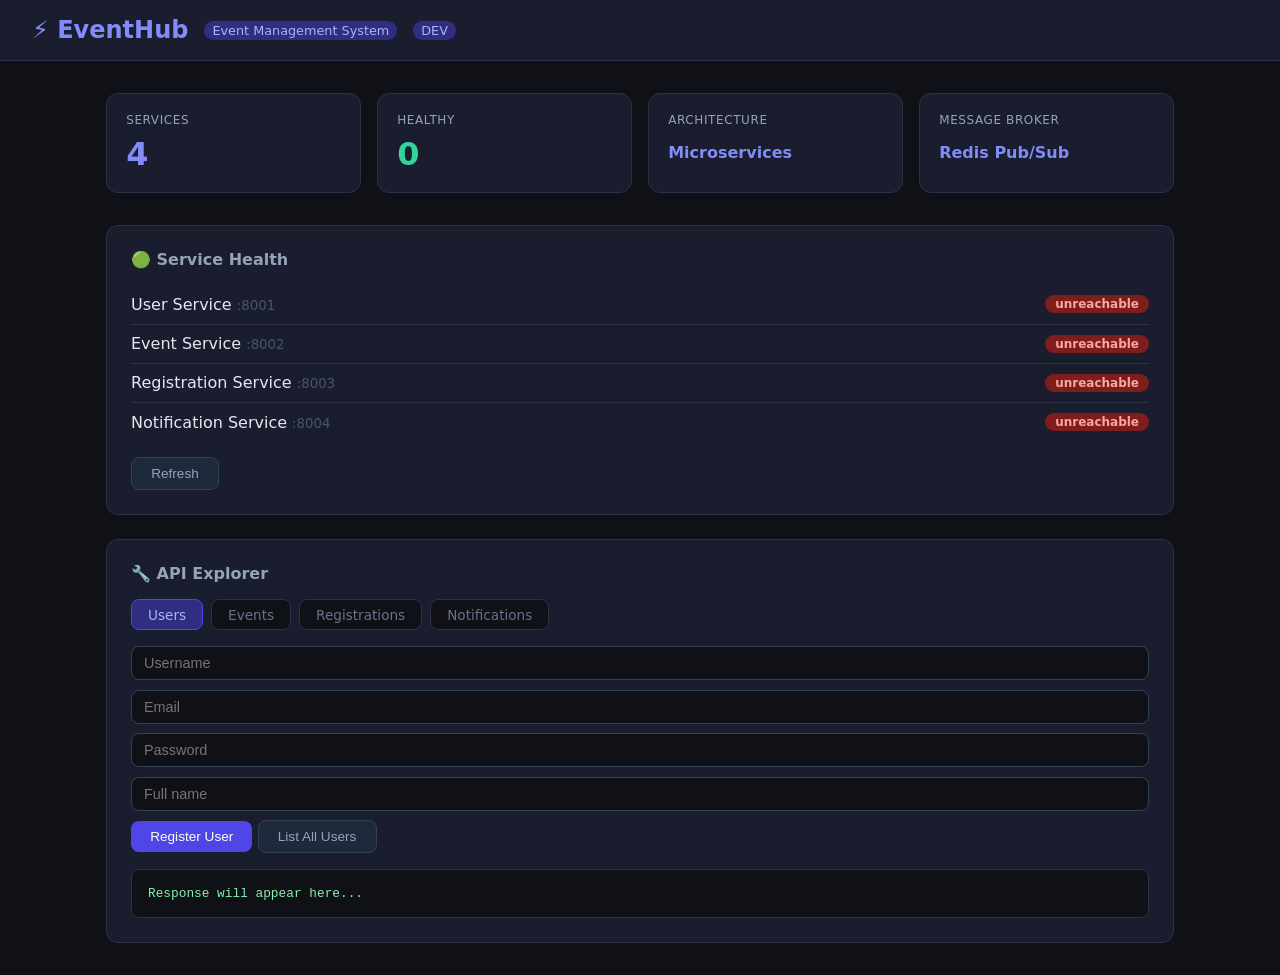
==== nginx/index.html @ 7278c2e9 "Fix event creation flow in dashboard" ====
<!DOCTYPE html>
<html lang="en">
<head>
<meta charset="UTF-8">
<meta name="viewport" content="width=device-width, initial-scale=1.0">
<title>EventHub — Event Management System</title>
<style>
  * { box-sizing: border-box; margin: 0; padding: 0; }
  body { font-family: 'Segoe UI', system-ui, sans-serif; background: #0f1117; color: #e2e8f0; min-height: 100vh; }
  header { background: #1a1d2e; border-bottom: 1px solid #2d3148; padding: 1rem 2rem; display: flex; align-items: center; gap: 1rem; }
  header h1 { font-size: 1.5rem; color: #818cf8; }
  header span { font-size: 0.8rem; background: #312e81; color: #a5b4fc; padding: 2px 8px; border-radius: 999px; }
  .container { max-width: 1100px; margin: 2rem auto; padding: 0 1rem; }
  .grid { display: grid; grid-template-columns: repeat(auto-fit, minmax(200px, 1fr)); gap: 1rem; margin-bottom: 2rem; }
  .stat-card { background: #1a1d2e; border: 1px solid #2d3148; border-radius: 12px; padding: 1.2rem; }
  .stat-card .label { font-size: 0.75rem; color: #94a3b8; margin-bottom: 0.5rem; text-transform: uppercase; letter-spacing: 0.05em; }
  .stat-card .value { font-size: 2rem; font-weight: 700; color: #818cf8; }
  .section { background: #1a1d2e; border: 1px solid #2d3148; border-radius: 12px; padding: 1.5rem; margin-bottom: 1.5rem; }
  .section h2 { font-size: 1rem; color: #94a3b8; margin-bottom: 1rem; display: flex; align-items: center; gap: 0.5rem; }
  .service-row { display: flex; align-items: center; justify-content: space-between; padding: 0.6rem 0; border-bottom: 1px solid #2d3148; }
  .service-row:last-child { border-bottom: none; }
  .badge { padding: 2px 10px; border-radius: 999px; font-size: 0.75rem; font-weight: 600; }
  .badge.healthy { background: #064e3b; color: #6ee7b7; }
  .badge.error { background: #7f1d1d; color: #fca5a5; }
  .badge.checking { background: #1e3a5f; color: #93c5fd; }
  .btn { background: #4f46e5; color: white; border: none; border-radius: 8px; padding: 0.5rem 1.2rem; cursor: pointer; font-size: 0.85rem; transition: background 0.2s; }
  .btn:hover { background: #4338ca; }
  .btn.secondary { background: #1e293b; color: #94a3b8; border: 1px solid #334155; }
  form input, form select { width: 100%; padding: 0.5rem 0.75rem; margin-bottom: 0.6rem; background: #0f1117; border: 1px solid #334155; border-radius: 8px; color: #e2e8f0; font-size: 0.9rem; }
  .response-box { background: #0f1117; border: 1px solid #2d3148; border-radius: 8px; padding: 1rem; font-family: monospace; font-size: 0.8rem; color: #86efac; white-space: pre-wrap; max-height: 200px; overflow-y: auto; margin-top: 1rem; }
  .tabs { display: flex; gap: 0.5rem; margin-bottom: 1rem; }
  .tab { padding: 0.4rem 1rem; border-radius: 8px; cursor: pointer; font-size: 0.85rem; background: #0f1117; color: #64748b; border: 1px solid #2d3148; }
  .tab.active { background: #312e81; color: #a5b4fc; border-color: #4f46e5; }
  .hidden { display: none; }
</style>
</head>
<body>
<header>
  <h1>⚡ EventHub</h1>
  <span>Event Management System</span>
  <span id="env-badge">DEV</span>
</header>
<div class="container">
  <!-- Stats -->
  <div class="grid">
    <div class="stat-card"><div class="label">Services</div><div class="value" id="svc-count">4</div></div>
    <div class="stat-card"><div class="label">Healthy</div><div class="value" id="healthy-count" style="color:#34d399">—</div></div>
    <div class="stat-card"><div class="label">Architecture</div><div class="value" style="font-size:1rem;padding-top:0.5rem">Microservices</div></div>
    <div class="stat-card"><div class="label">Message Broker</div><div class="value" style="font-size:1rem;padding-top:0.5rem">Redis Pub/Sub</div></div>
  </div>

  <!-- Service health -->
  <div class="section">
    <h2>🟢 Service Health</h2>
    <div id="health-list"></div>
    <button class="btn secondary" style="margin-top:1rem" onclick="checkHealth()">Refresh</button>
  </div>

  <!-- API Tester -->
  <div class="section">
    <h2>🔧 API Explorer</h2>
    <div class="tabs">
      <div class="tab active" onclick="switchTab('users', event)">Users</div>
      <div class="tab" onclick="switchTab('events', event)">Events</div>
      <div class="tab" onclick="switchTab('registrations', event)">Registrations</div>
      <div class="tab" onclick="switchTab('notifications', event)">Notifications</div>
    </div>

    <!-- Users tab -->
    <div id="tab-users">
      <form onsubmit="registerUser(event); return false;">
        <input name="username" placeholder="Username" required>
        <input name="email" type="email" placeholder="Email" required>
        <input name="password" type="password" placeholder="Password" required>
        <input name="full_name" placeholder="Full name" required>
        <button class="btn" type="submit">Register User</button>
        <button class="btn secondary" type="button" onclick="listUsers()">List All Users</button>
      </form>
      <div class="response-box" id="resp-users">Response will appear here...</div>
    </div>

    <!-- Events tab -->
    <div id="tab-events" class="hidden">
      <form onsubmit="createEventApi(event); return false;">
        <input name="title" placeholder="Event title" required>
        <input name="description" placeholder="Description">
        <select name="event_type"><option>conference</option><option>workshop</option><option>seminar</option></select>
        <input name="start_date" placeholder="Start date (2025-06-01 09:00:00)" required>
        <input name="end_date" placeholder="End date (2025-06-01 18:00:00)" required>
        <input name="location" placeholder="Location">
        <input name="max_capacity" type="number" placeholder="Max capacity" value="100">
        <input name="organizer_id" type="number" placeholder="Organizer user ID" value="1">
        <input name="ticket_price" type="number" placeholder="Ticket price" value="0">
        <button class="btn" type="submit">Create Event</button>
        <button class="btn secondary" type="button" onclick="listEvents()">List All Events</button>
      </form>
      <div class="response-box" id="resp-events">Response will appear here...</div>
    </div>

    <!-- Registrations tab -->
    <div id="tab-registrations" class="hidden">
      <form onsubmit="createRegistration(event); return false;">
        <input name="user_id" type="number" placeholder="User ID" required>
        <input name="event_id" type="number" placeholder="Event ID" required>
        <select name="payment_method"><option>free</option><option>credit_card</option><option>paypal</option></select>
        <button class="btn" type="submit">Register for Event</button>
      </form>
      <div class="response-box" id="resp-registrations">Response will appear here...</div>
    </div>

    <!-- Notifications tab -->
    <div id="tab-notifications" class="hidden">
      <form onsubmit="getNotifications(event); return false;">
        <input name="user_id" type="number" placeholder="User ID" required>
        <button class="btn" type="submit">Get Notifications</button>
      </form>
      <div class="response-box" id="resp-notifications">Response will appear here...</div>
    </div>
  </div>
</div>

<script>
const API = '';  // Nginx proxies /api/* to services
const SERVICES = [
  { name: 'User Service', url: 'http://localhost:8001/health', display: ':8001' },
  { name: 'Event Service', url: 'http://localhost:8002/health', display: ':8002' },
  { name: 'Registration Service', url: 'http://localhost:8003/health', display: ':8003' },
  { name: 'Notification Service', url: 'http://localhost:8004/health', display: ':8004' },
];

async function checkHealth() {
  const list = document.getElementById('health-list');
  let healthy = 0;
  list.innerHTML = '';
  for (const svc of SERVICES) {
    const row = document.createElement('div');
    row.className = 'service-row';
    row.innerHTML = `<span>${svc.name} <small style="color:#475569">${svc.display}</small></span><span class="badge checking">checking...</span>`;
    list.appendChild(row);
    try {
      const r = await fetch(svc.url);
      const badge = row.querySelector('.badge');
      if (r.ok) { badge.textContent = 'healthy'; badge.className = 'badge healthy'; healthy++; }
      else { badge.textContent = 'error ' + r.status; badge.className = 'badge error'; }
    } catch (e) {
      row.querySelector('.badge').textContent = 'unreachable'; row.querySelector('.badge').className = 'badge error';
    }
  }
  document.getElementById('healthy-count').textContent = healthy;
}

function switchTab(name, e) {
  document.querySelectorAll('[id^="tab-"]').forEach(t => t.classList.add('hidden'));
  document.querySelectorAll('.tab').forEach(t => t.classList.remove('active'));
  document.getElementById('tab-' + name).classList.remove('hidden');
  if (e && e.target && e.target.classList) e.target.classList.add('active');
  try { localStorage.setItem('activeTab', name); } catch (_) {}
}

async function apiCall(url, method, body, respId) {
  const box = document.getElementById(respId);
  box.textContent = 'Loading...';
  try {
    const opts = { method, headers: { 'Content-Type': 'application/json' } };
    if (body) opts.body = JSON.stringify(body);
    const r = await fetch(url, opts);
    const data = await r.json();
    box.textContent = JSON.stringify(data, null, 2);
  } catch (e) {
    box.textContent = 'Error: ' + e.message;
  }
}

async function registerUser(e) {
  e?.preventDefault?.();
  const f = e.target;
  await apiCall('/api/users/register', 'POST', {
    username: f.username.value, email: f.email.value,
    password: f.password.value, full_name: f.full_name.value
  }, 'resp-users');
}

async function listUsers() {
  await apiCall('/api/users', 'GET', null, 'resp-users');
}

async function createEventApi(e) {
  e?.preventDefault?.();
  const f = e.target;
  await apiCall('/api/events', 'POST', {
    title: f.title.value, description: f.description.value,
    event_type: f.event_type.value, start_date: f.start_date.value,
    end_date: f.end_date.value, location: f.location.value,
    max_capacity: parseInt(f.max_capacity.value),
    organizer_id: parseInt(f.organizer_id.value),
    ticket_price: parseFloat(f.ticket_price.value)
  }, 'resp-events');
}

async function listEvents() {
  await apiCall('/api/events', 'GET', null, 'resp-events');
}

async function createRegistration(e) {
  e?.preventDefault?.();
  const f = e.target;
  await apiCall('/api/registrations', 'POST', {
    user_id: parseInt(f.user_id.value),
    event_id: parseInt(f.event_id.value),
    payment_method: f.payment_method.value
  }, 'resp-registrations');
}

async function getNotifications(e) {
  e?.preventDefault?.();
  const uid = e.target.user_id.value;
  await apiCall(`/api/notifications/user/${uid}`, 'GET', null, 'resp-notifications');
}

// Hard-stop browser form navigation, even if inline handlers fail.
document.querySelectorAll('form').forEach((form) => {
  form.addEventListener('submit', (e) => e.preventDefault());
});

// Restore last active tab (helps if the page reloads).
try {
  const saved = localStorage.getItem('activeTab');
  if (saved) {
    const tabs = Array.from(document.querySelectorAll('.tab'));
    const idx = ['users', 'events', 'registrations', 'notifications'].indexOf(saved);
    const tabEl = idx >= 0 ? tabs[idx] : null;
    if (tabEl) switchTab(saved, { target: tabEl });
  }
} catch (_) {}

checkHealth();
setInterval(checkHealth, 30000);
</script>
</body>
</html>
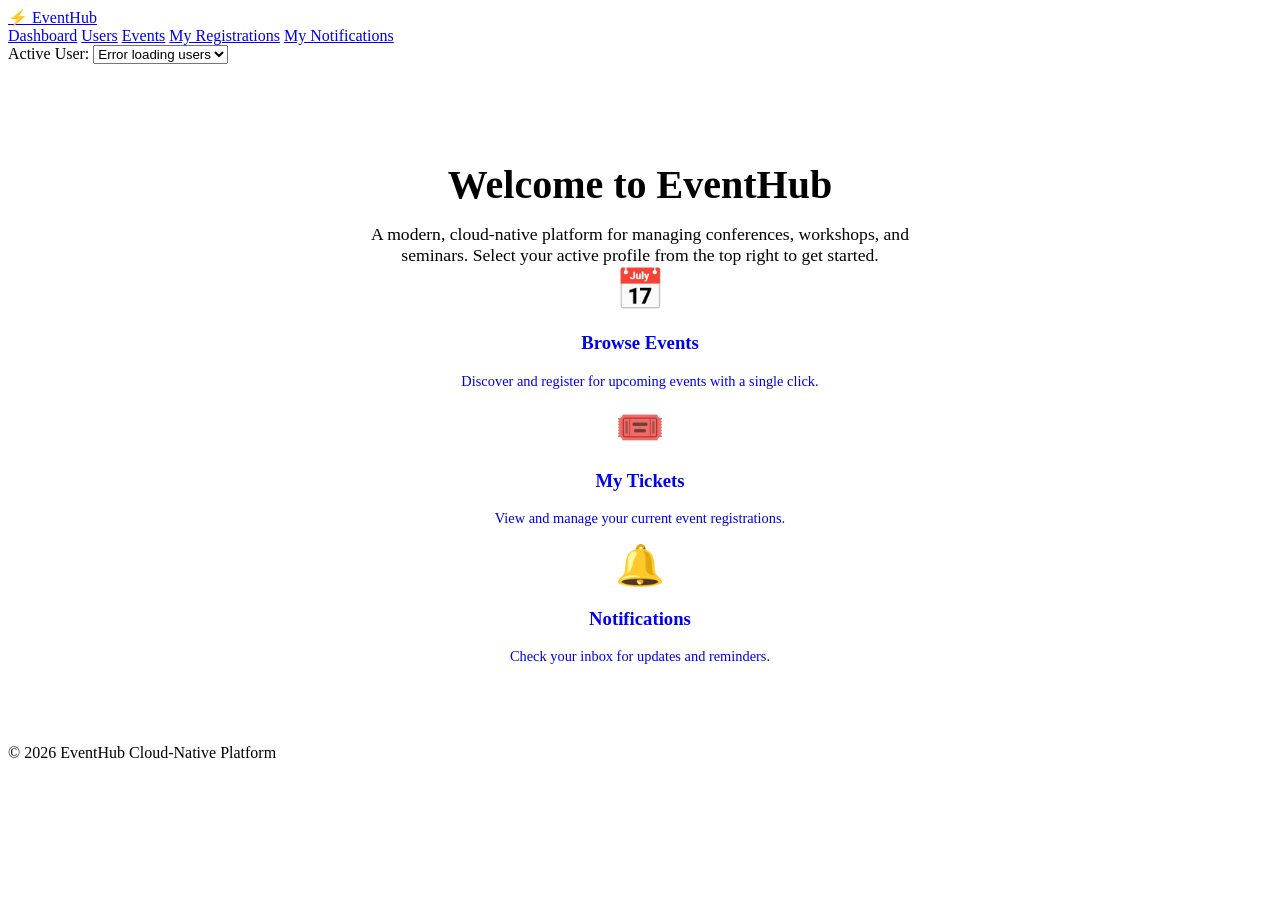
==== commit b8c1689f: "feat: expand frontend with new pages, implement monitoring stack, and add registration list endpoint" ====
--- a/nginx/index.html
+++ b/nginx/index.html
@@ -1,240 +1,45 @@
 <!DOCTYPE html>
 <html lang="en">
 <head>
-<meta charset="UTF-8">
-<meta name="viewport" content="width=device-width, initial-scale=1.0">
-<title>EventHub — Event Management System</title>
-<style>
-  * { box-sizing: border-box; margin: 0; padding: 0; }
-  body { font-family: 'Segoe UI', system-ui, sans-serif; background: #0f1117; color: #e2e8f0; min-height: 100vh; }
-  header { background: #1a1d2e; border-bottom: 1px solid #2d3148; padding: 1rem 2rem; display: flex; align-items: center; gap: 1rem; }
-  header h1 { font-size: 1.5rem; color: #818cf8; }
-  header span { font-size: 0.8rem; background: #312e81; color: #a5b4fc; padding: 2px 8px; border-radius: 999px; }
-  .container { max-width: 1100px; margin: 2rem auto; padding: 0 1rem; }
-  .grid { display: grid; grid-template-columns: repeat(auto-fit, minmax(200px, 1fr)); gap: 1rem; margin-bottom: 2rem; }
-  .stat-card { background: #1a1d2e; border: 1px solid #2d3148; border-radius: 12px; padding: 1.2rem; }
-  .stat-card .label { font-size: 0.75rem; color: #94a3b8; margin-bottom: 0.5rem; text-transform: uppercase; letter-spacing: 0.05em; }
-  .stat-card .value { font-size: 2rem; font-weight: 700; color: #818cf8; }
-  .section { background: #1a1d2e; border: 1px solid #2d3148; border-radius: 12px; padding: 1.5rem; margin-bottom: 1.5rem; }
-  .section h2 { font-size: 1rem; color: #94a3b8; margin-bottom: 1rem; display: flex; align-items: center; gap: 0.5rem; }
-  .service-row { display: flex; align-items: center; justify-content: space-between; padding: 0.6rem 0; border-bottom: 1px solid #2d3148; }
-  .service-row:last-child { border-bottom: none; }
-  .badge { padding: 2px 10px; border-radius: 999px; font-size: 0.75rem; font-weight: 600; }
-  .badge.healthy { background: #064e3b; color: #6ee7b7; }
-  .badge.error { background: #7f1d1d; color: #fca5a5; }
-  .badge.checking { background: #1e3a5f; color: #93c5fd; }
-  .btn { background: #4f46e5; color: white; border: none; border-radius: 8px; padding: 0.5rem 1.2rem; cursor: pointer; font-size: 0.85rem; transition: background 0.2s; }
-  .btn:hover { background: #4338ca; }
-  .btn.secondary { background: #1e293b; color: #94a3b8; border: 1px solid #334155; }
-  form input, form select { width: 100%; padding: 0.5rem 0.75rem; margin-bottom: 0.6rem; background: #0f1117; border: 1px solid #334155; border-radius: 8px; color: #e2e8f0; font-size: 0.9rem; }
-  .response-box { background: #0f1117; border: 1px solid #2d3148; border-radius: 8px; padding: 1rem; font-family: monospace; font-size: 0.8rem; color: #86efac; white-space: pre-wrap; max-height: 200px; overflow-y: auto; margin-top: 1rem; }
-  .tabs { display: flex; gap: 0.5rem; margin-bottom: 1rem; }
-  .tab { padding: 0.4rem 1rem; border-radius: 8px; cursor: pointer; font-size: 0.85rem; background: #0f1117; color: #64748b; border: 1px solid #2d3148; }
-  .tab.active { background: #312e81; color: #a5b4fc; border-color: #4f46e5; }
-  .hidden { display: none; }
-</style>
+  <meta charset="UTF-8">
+  <meta name="viewport" content="width=device-width, initial-scale=1.0">
+  <title>EventHub – Dashboard</title>
+  <link rel="stylesheet" href="/assets/style.css">
 </head>
 <body>
-<header>
-  <h1>⚡ EventHub</h1>
-  <span>Event Management System</span>
-  <span id="env-badge">DEV</span>
-</header>
-<div class="container">
-  <!-- Stats -->
-  <div class="grid">
-    <div class="stat-card"><div class="label">Services</div><div class="value" id="svc-count">4</div></div>
-    <div class="stat-card"><div class="label">Healthy</div><div class="value" id="healthy-count" style="color:#34d399">—</div></div>
-    <div class="stat-card"><div class="label">Architecture</div><div class="value" style="font-size:1rem;padding-top:0.5rem">Microservices</div></div>
-    <div class="stat-card"><div class="label">Message Broker</div><div class="value" style="font-size:1rem;padding-top:0.5rem">Redis Pub/Sub</div></div>
-  </div>
+  <main class="main">
+    <div class="card" style="text-align: center; padding: 4rem 2rem;">
+      <h2 style="font-size: 2.5rem; margin-bottom: 1rem;">Welcome to EventHub</h2>
+      <p style="font-size: 1.1rem; max-width: 600px; margin: 0 auto; color: var(--muted);">
+        A modern, cloud-native platform for managing conferences, workshops, and seminars.
+        Select your active profile from the top right to get started.
+      </p>
+      
+      <div class="grid-container mt-2">
+        <a href="/events.html" class="data-card" style="text-decoration: none; align-items: center;">
+          <div style="font-size: 2.5rem; margin-bottom: 0.5rem;">📅</div>
+          <h3>Browse Events</h3>
+          <p style="font-size: 0.9rem; text-align: center;">Discover and register for upcoming events with a single click.</p>
+        </a>
+        <a href="/registrations.html" class="data-card" style="text-decoration: none; align-items: center;">
+          <div style="font-size: 2.5rem; margin-bottom: 0.5rem;">🎟️</div>
+          <h3>My Tickets</h3>
+          <p style="font-size: 0.9rem; text-align: center;">View and manage your current event registrations.</p>
+        </a>
+        <a href="/notifications.html" class="data-card" style="text-decoration: none; align-items: center;">
+          <div style="font-size: 2.5rem; margin-bottom: 0.5rem;">🔔</div>
+          <h3>Notifications</h3>
+          <p style="font-size: 0.9rem; text-align: center;">Check your inbox for updates and reminders.</p>
+        </a>
+      </div>
+    </div>
+  </main>
 
-  <!-- Service health -->
-  <div class="section">
-    <h2>🟢 Service Health</h2>
-    <div id="health-list"></div>
-    <button class="btn secondary" style="margin-top:1rem" onclick="checkHealth()">Refresh</button>
-  </div>
+  <footer>© 2026 EventHub Cloud-Native Platform</footer>
 
-  <!-- API Tester -->
-  <div class="section">
-    <h2>🔧 API Explorer</h2>
-    <div class="tabs">
-      <div class="tab active" onclick="switchTab('users', event)">Users</div>
-      <div class="tab" onclick="switchTab('events', event)">Events</div>
-      <div class="tab" onclick="switchTab('registrations', event)">Registrations</div>
-      <div class="tab" onclick="switchTab('notifications', event)">Notifications</div>
-    </div>
-
-    <!-- Users tab -->
-    <div id="tab-users">
-      <form onsubmit="registerUser(event); return false;">
-        <input name="username" placeholder="Username" required>
-        <input name="email" type="email" placeholder="Email" required>
-        <input name="password" type="password" placeholder="Password" required>
-        <input name="full_name" placeholder="Full name" required>
-        <button class="btn" type="submit">Register User</button>
-        <button class="btn secondary" type="button" onclick="listUsers()">List All Users</button>
-      </form>
-      <div class="response-box" id="resp-users">Response will appear here...</div>
-    </div>
-
-    <!-- Events tab -->
-    <div id="tab-events" class="hidden">
-      <form onsubmit="createEventApi(event); return false;">
-        <input name="title" placeholder="Event title" required>
-        <input name="description" placeholder="Description">
-        <select name="event_type"><option>conference</option><option>workshop</option><option>seminar</option></select>
-        <input name="start_date" placeholder="Start date (2025-06-01 09:00:00)" required>
-        <input name="end_date" placeholder="End date (2025-06-01 18:00:00)" required>
-        <input name="location" placeholder="Location">
-        <input name="max_capacity" type="number" placeholder="Max capacity" value="100">
-        <input name="organizer_id" type="number" placeholder="Organizer user ID" value="1">
-        <input name="ticket_price" type="number" placeholder="Ticket price" value="0">
-        <button class="btn" type="submit">Create Event</button>
-        <button class="btn secondary" type="button" onclick="listEvents()">List All Events</button>
-      </form>
-      <div class="response-box" id="resp-events">Response will appear here...</div>
-    </div>
-
-    <!-- Registrations tab -->
-    <div id="tab-registrations" class="hidden">
-      <form onsubmit="createRegistration(event); return false;">
-        <input name="user_id" type="number" placeholder="User ID" required>
-        <input name="event_id" type="number" placeholder="Event ID" required>
-        <select name="payment_method"><option>free</option><option>credit_card</option><option>paypal</option></select>
-        <button class="btn" type="submit">Register for Event</button>
-      </form>
-      <div class="response-box" id="resp-registrations">Response will appear here...</div>
-    </div>
-
-    <!-- Notifications tab -->
-    <div id="tab-notifications" class="hidden">
-      <form onsubmit="getNotifications(event); return false;">
-        <input name="user_id" type="number" placeholder="User ID" required>
-        <button class="btn" type="submit">Get Notifications</button>
-      </form>
-      <div class="response-box" id="resp-notifications">Response will appear here...</div>
-    </div>
-  </div>
-</div>
-
-<script>
-const API = '';  // Nginx proxies /api/* to services
-const SERVICES = [
-  { name: 'User Service', url: 'http://localhost:8001/health', display: ':8001' },
-  { name: 'Event Service', url: 'http://localhost:8002/health', display: ':8002' },
-  { name: 'Registration Service', url: 'http://localhost:8003/health', display: ':8003' },
-  { name: 'Notification Service', url: 'http://localhost:8004/health', display: ':8004' },
-];
-
-async function checkHealth() {
-  const list = document.getElementById('health-list');
-  let healthy = 0;
-  list.innerHTML = '';
-  for (const svc of SERVICES) {
-    const row = document.createElement('div');
-    row.className = 'service-row';
-    row.innerHTML = `<span>${svc.name} <small style="color:#475569">${svc.display}</small></span><span class="badge checking">checking...</span>`;
-    list.appendChild(row);
-    try {
-      const r = await fetch(svc.url);
-      const badge = row.querySelector('.badge');
-      if (r.ok) { badge.textContent = 'healthy'; badge.className = 'badge healthy'; healthy++; }
-      else { badge.textContent = 'error ' + r.status; badge.className = 'badge error'; }
-    } catch (e) {
-      row.querySelector('.badge').textContent = 'unreachable'; row.querySelector('.badge').className = 'badge error';
-    }
-  }
-  document.getElementById('healthy-count').textContent = healthy;
-}
-
-function switchTab(name, e) {
-  document.querySelectorAll('[id^="tab-"]').forEach(t => t.classList.add('hidden'));
-  document.querySelectorAll('.tab').forEach(t => t.classList.remove('active'));
-  document.getElementById('tab-' + name).classList.remove('hidden');
-  if (e && e.target && e.target.classList) e.target.classList.add('active');
-  try { localStorage.setItem('activeTab', name); } catch (_) {}
-}
-
-async function apiCall(url, method, body, respId) {
-  const box = document.getElementById(respId);
-  box.textContent = 'Loading...';
-  try {
-    const opts = { method, headers: { 'Content-Type': 'application/json' } };
-    if (body) opts.body = JSON.stringify(body);
-    const r = await fetch(url, opts);
-    const data = await r.json();
-    box.textContent = JSON.stringify(data, null, 2);
-  } catch (e) {
-    box.textContent = 'Error: ' + e.message;
-  }
-}
-
-async function registerUser(e) {
-  e?.preventDefault?.();
-  const f = e.target;
-  await apiCall('/api/users/register', 'POST', {
-    username: f.username.value, email: f.email.value,
-    password: f.password.value, full_name: f.full_name.value
-  }, 'resp-users');
-}
-
-async function listUsers() {
-  await apiCall('/api/users', 'GET', null, 'resp-users');
-}
-
-async function createEventApi(e) {
-  e?.preventDefault?.();
-  const f = e.target;
-  await apiCall('/api/events', 'POST', {
-    title: f.title.value, description: f.description.value,
-    event_type: f.event_type.value, start_date: f.start_date.value,
-    end_date: f.end_date.value, location: f.location.value,
-    max_capacity: parseInt(f.max_capacity.value),
-    organizer_id: parseInt(f.organizer_id.value),
-    ticket_price: parseFloat(f.ticket_price.value)
-  }, 'resp-events');
-}
-
-async function listEvents() {
-  await apiCall('/api/events', 'GET', null, 'resp-events');
-}
-
-async function createRegistration(e) {
-  e?.preventDefault?.();
-  const f = e.target;
-  await apiCall('/api/registrations', 'POST', {
-    user_id: parseInt(f.user_id.value),
-    event_id: parseInt(f.event_id.value),
-    payment_method: f.payment_method.value
-  }, 'resp-registrations');
-}
-
-async function getNotifications(e) {
-  e?.preventDefault?.();
-  const uid = e.target.user_id.value;
-  await apiCall(`/api/notifications/user/${uid}`, 'GET', null, 'resp-notifications');
-}
-
-// Hard-stop browser form navigation, even if inline handlers fail.
-document.querySelectorAll('form').forEach((form) => {
-  form.addEventListener('submit', (e) => e.preventDefault());
-});
-
-// Restore last active tab (helps if the page reloads).
-try {
-  const saved = localStorage.getItem('activeTab');
-  if (saved) {
-    const tabs = Array.from(document.querySelectorAll('.tab'));
-    const idx = ['users', 'events', 'registrations', 'notifications'].indexOf(saved);
-    const tabEl = idx >= 0 ? tabs[idx] : null;
-    if (tabEl) switchTab(saved, { target: tabEl });
-  }
-} catch (_) {}
-
-checkHealth();
-setInterval(checkHealth, 30000);
-</script>
+  <script type="module">
+    import { renderNavbar } from './assets/api.js';
+    renderNavbar('home');
+  </script>
 </body>
 </html>
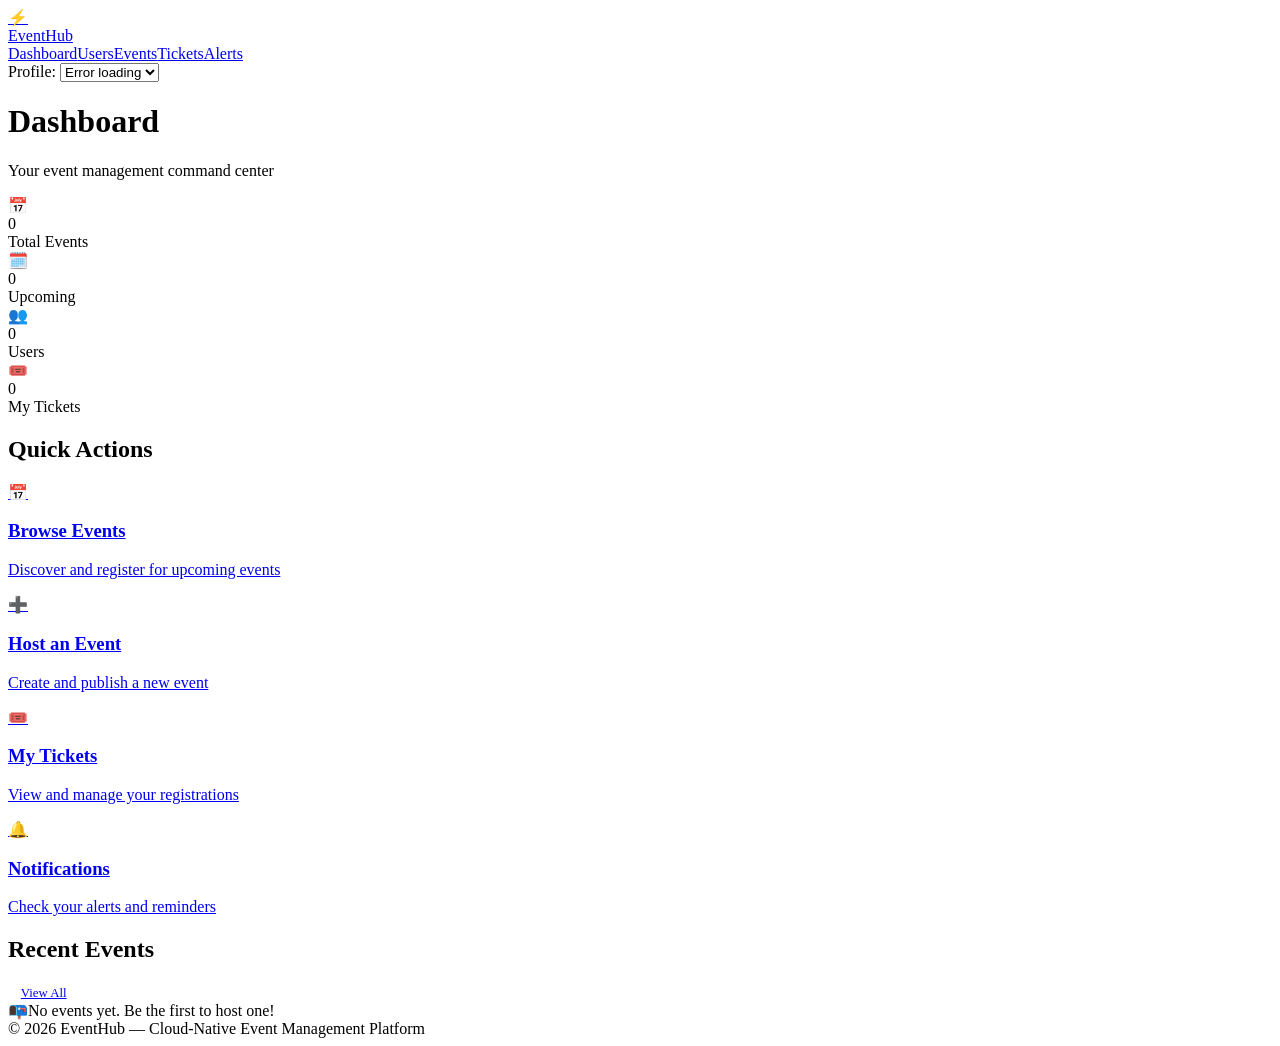
==== commit 29aa60ef: "feat: update nginx frontend UI and styling across all pages" ====
--- a/nginx/index.html
+++ b/nginx/index.html
@@ -8,38 +8,148 @@
 </head>
 <body>
   <main class="main">
-    <div class="card" style="text-align: center; padding: 4rem 2rem;">
-      <h2 style="font-size: 2.5rem; margin-bottom: 1rem;">Welcome to EventHub</h2>
-      <p style="font-size: 1.1rem; max-width: 600px; margin: 0 auto; color: var(--muted);">
-        A modern, cloud-native platform for managing conferences, workshops, and seminars.
-        Select your active profile from the top right to get started.
-      </p>
-      
-      <div class="grid-container mt-2">
-        <a href="/events.html" class="data-card" style="text-decoration: none; align-items: center;">
-          <div style="font-size: 2.5rem; margin-bottom: 0.5rem;">📅</div>
-          <h3>Browse Events</h3>
-          <p style="font-size: 0.9rem; text-align: center;">Discover and register for upcoming events with a single click.</p>
-        </a>
-        <a href="/registrations.html" class="data-card" style="text-decoration: none; align-items: center;">
-          <div style="font-size: 2.5rem; margin-bottom: 0.5rem;">🎟️</div>
-          <h3>My Tickets</h3>
-          <p style="font-size: 0.9rem; text-align: center;">View and manage your current event registrations.</p>
-        </a>
-        <a href="/notifications.html" class="data-card" style="text-decoration: none; align-items: center;">
-          <div style="font-size: 2.5rem; margin-bottom: 0.5rem;">🔔</div>
-          <h3>Notifications</h3>
-          <p style="font-size: 0.9rem; text-align: center;">Check your inbox for updates and reminders.</p>
-        </a>
-      </div>
+    <h1 class="page-title">Dashboard</h1>
+    <p class="page-subtitle">Your event management command center</p>
+
+    <div id="stats-grid" class="stats-grid"></div>
+
+    <div class="section-grid">
+      <section class="card">
+        <div class="card-header">
+          <h2>Quick Actions</h2>
+        </div>
+        <div class="quick-links">
+          <a href="/events.html" class="quick-link">
+            <div class="quick-link-icon purple">📅</div>
+            <div class="quick-link-text">
+              <h3>Browse Events</h3>
+              <p>Discover and register for upcoming events</p>
+            </div>
+          </a>
+          <a href="/events.html" class="quick-link">
+            <div class="quick-link-icon green">➕</div>
+            <div class="quick-link-text">
+              <h3>Host an Event</h3>
+              <p>Create and publish a new event</p>
+            </div>
+          </a>
+          <a href="/registrations.html" class="quick-link">
+            <div class="quick-link-icon blue">🎟️</div>
+            <div class="quick-link-text">
+              <h3>My Tickets</h3>
+              <p>View and manage your registrations</p>
+            </div>
+          </a>
+          <a href="/notifications.html" class="quick-link">
+            <div class="quick-link-icon yellow">🔔</div>
+            <div class="quick-link-text">
+              <h3>Notifications</h3>
+              <p>Check your alerts and reminders</p>
+            </div>
+          </a>
+        </div>
+      </section>
+
+      <section class="card">
+        <div class="card-header">
+          <h2>Recent Events</h2>
+          <a href="/events.html" class="btn secondary" style="padding: 0.4rem 0.8rem; font-size: 0.8rem;">View All</a>
+        </div>
+        <div id="recent-events" class="grid-container">
+          <div class="empty-state"><span class="empty-state-icon">⏳</span><span class="empty-state-text">Loading events...</span></div>
+        </div>
+      </section>
     </div>
   </main>
 
-  <footer>© 2026 EventHub Cloud-Native Platform</footer>
+  <footer>© 2026 EventHub — Cloud-Native Event Management Platform</footer>
 
   <script type="module">
-    import { renderNavbar } from './assets/api.js';
+    import { apiCall, renderNavbar, getActiveUserId, getEventTypeIcon, formatCurrency, showToast } from './assets/api.js';
     renderNavbar('home');
+
+    const statsGrid = document.getElementById('stats-grid');
+    const recentEvents = document.getElementById('recent-events');
+
+    async function loadDashboard() {
+      try {
+        const [usersData, eventsData, regsData] = await Promise.all([
+          apiCall('/api/users').catch(() => ({ users: [] })),
+          apiCall('/api/events').catch(() => ({ events: [] })),
+          getActiveUserId()
+            ? apiCall(`/api/registrations/user/${getActiveUserId()}`).catch(() => ({ registrations: [] }))
+            : Promise.resolve({ registrations: [] }),
+        ]);
+
+        const users = usersData.users || [];
+        const events = eventsData.events || [];
+        const regs = regsData.registrations || [];
+        const upcomingCount = events.filter(e => new Date(e.start_date) > new Date()).length;
+
+        statsGrid.innerHTML = `
+          <div class="stat-card">
+            <div class="stat-icon purple">📅</div>
+            <div class="stat-content">
+              <div class="stat-value">${events.length}</div>
+              <div class="stat-label">Total Events</div>
+            </div>
+          </div>
+          <div class="stat-card">
+            <div class="stat-icon green">🗓️</div>
+            <div class="stat-content">
+              <div class="stat-value">${upcomingCount}</div>
+              <div class="stat-label">Upcoming</div>
+            </div>
+          </div>
+          <div class="stat-card">
+            <div class="stat-icon blue">👥</div>
+            <div class="stat-content">
+              <div class="stat-value">${users.length}</div>
+              <div class="stat-label">Users</div>
+            </div>
+          </div>
+          <div class="stat-card">
+            <div class="stat-icon yellow">🎟️</div>
+            <div class="stat-content">
+              <div class="stat-value">${regs.length}</div>
+              <div class="stat-label">My Tickets</div>
+            </div>
+          </div>
+        `;
+
+        recentEvents.innerHTML = '';
+        if (events.length === 0) {
+          recentEvents.innerHTML = '<div class="empty-state"><span class="empty-state-icon">📭</span><span class="empty-state-text">No events yet. Be the first to host one!</span></div>';
+          return;
+        }
+
+        events.slice(0, 6).forEach(event => {
+          const card = document.createElement('div');
+          card.className = 'data-card';
+          const startDate = new Date(event.start_date).toLocaleDateString(undefined, { month: 'short', day: 'numeric', year: 'numeric' });
+          const startTime = new Date(event.start_date).toLocaleTimeString(undefined, { hour: '2-digit', minute: '2-digit' });
+
+          card.innerHTML = `
+            <div style="display:flex;justify-content:space-between;align-items:center;">
+              <span class="badge primary">${event.event_type}</span>
+              <span class="badge neutral">${formatCurrency(event.ticket_price)}</span>
+            </div>
+            <h3>${event.title}</h3>
+            <p style="font-size:0.82rem;color:var(--text-secondary);line-height:1.4;flex:1;">${event.description || 'No description provided'}</p>
+            <div style="display:flex;gap:0.75rem;font-size:0.78rem;color:var(--muted);flex-wrap:wrap;">
+              <span>📍 ${event.location || 'TBA'}</span>
+              <span>📅 ${startDate}</span>
+              <span>🕐 ${startTime}</span>
+            </div>
+          `;
+          recentEvents.appendChild(card);
+        });
+      } catch (err) {
+        showToast('Failed to load dashboard data', 'error');
+      }
+    }
+
+    loadDashboard();
   </script>
 </body>
 </html>
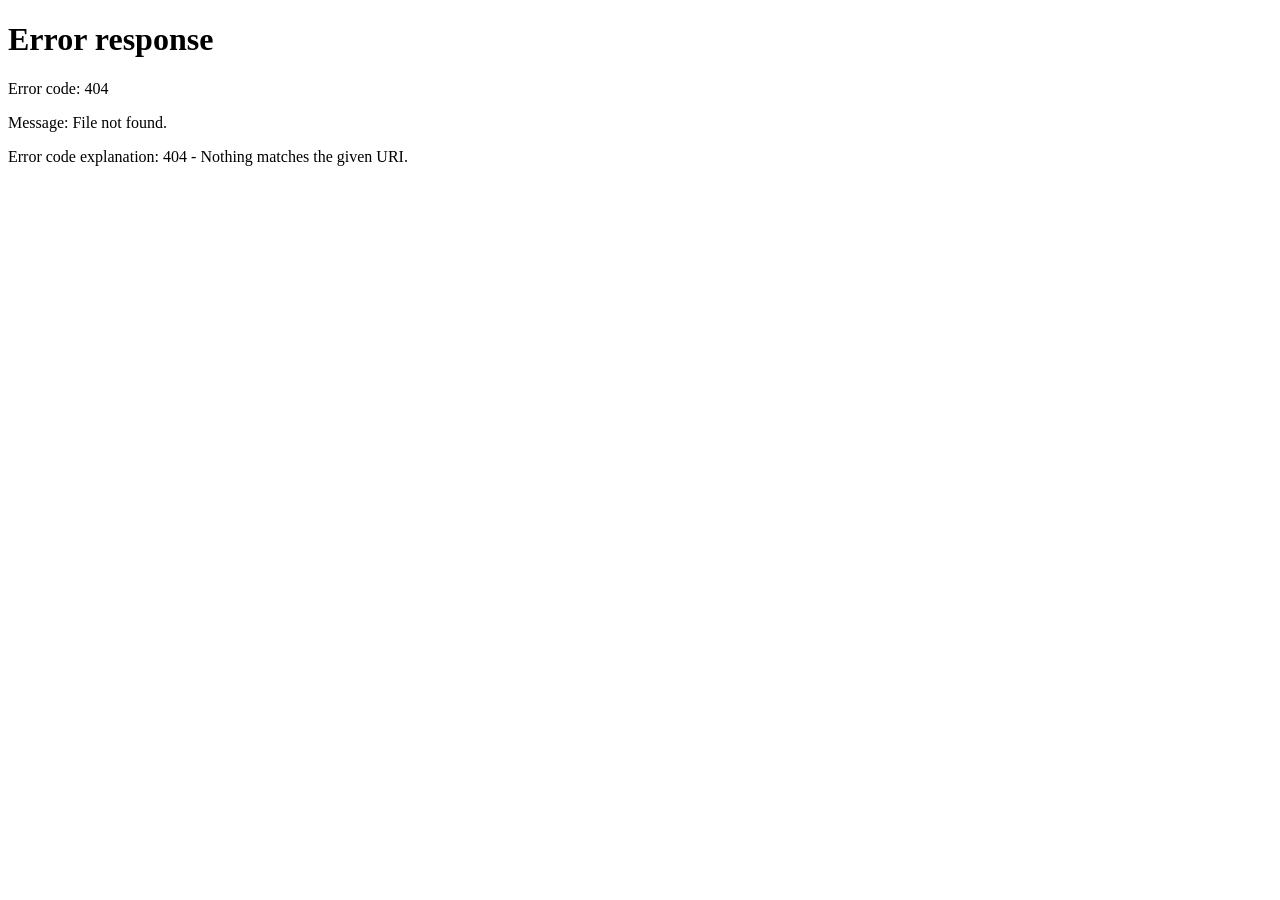
==== commit a0eb70e0: "feat: redesign frontend with JWT auth, role-based UI, and full API coverage" ====
--- a/nginx/index.html
+++ b/nginx/index.html
@@ -18,42 +18,13 @@
         <div class="card-header">
           <h2>Quick Actions</h2>
         </div>
-        <div class="quick-links">
-          <a href="/events.html" class="quick-link">
-            <div class="quick-link-icon purple">📅</div>
-            <div class="quick-link-text">
-              <h3>Browse Events</h3>
-              <p>Discover and register for upcoming events</p>
-            </div>
-          </a>
-          <a href="/events.html" class="quick-link">
-            <div class="quick-link-icon green">➕</div>
-            <div class="quick-link-text">
-              <h3>Host an Event</h3>
-              <p>Create and publish a new event</p>
-            </div>
-          </a>
-          <a href="/registrations.html" class="quick-link">
-            <div class="quick-link-icon blue">🎟️</div>
-            <div class="quick-link-text">
-              <h3>My Tickets</h3>
-              <p>View and manage your registrations</p>
-            </div>
-          </a>
-          <a href="/notifications.html" class="quick-link">
-            <div class="quick-link-icon yellow">🔔</div>
-            <div class="quick-link-text">
-              <h3>Notifications</h3>
-              <p>Check your alerts and reminders</p>
-            </div>
-          </a>
-        </div>
+        <div id="quick-actions" class="quick-links"></div>
       </section>
 
       <section class="card">
         <div class="card-header">
           <h2>Recent Events</h2>
-          <a href="/events.html" class="btn secondary" style="padding: 0.4rem 0.8rem; font-size: 0.8rem;">View All</a>
+          <a href="/events.html" class="btn secondary" style="padding:0.4rem 0.8rem;font-size:0.8rem;">View All</a>
         </div>
         <div id="recent-events" class="grid-container">
           <div class="empty-state"><span class="empty-state-icon">⏳</span><span class="empty-state-text">Loading events...</span></div>
@@ -65,25 +36,55 @@
   <footer>© 2026 EventHub — Cloud-Native Event Management Platform</footer>
 
   <script type="module">
-    import { apiCall, renderNavbar, getActiveUserId, getEventTypeIcon, formatCurrency, showToast } from './assets/api.js';
+    import { apiCall, renderNavbar, requireAuth, getUserId, getUserRole, isSuperAdmin, isOrganizer, getEventTypeIcon, formatCurrency, showToast } from './assets/api.js';
+
+    if (!requireAuth()) throw new Error('Auth required');
     renderNavbar('home');
 
     const statsGrid = document.getElementById('stats-grid');
     const recentEvents = document.getElementById('recent-events');
+    const quickActions = document.getElementById('quick-actions');
+    const role = getUserRole();
+
+    function renderQuickActions() {
+      const actions = [
+        { href: '/events.html', icon: '📅', iconClass: 'purple', title: 'Browse Events', desc: 'Discover and register for events' },
+      ];
+
+      if (isOrganizer()) {
+        actions.push({ href: '/events.html#create', icon: '➕', iconClass: 'green', title: 'Host an Event', desc: 'Create and publish a new event' });
+      }
+
+      actions.push({ href: '/registrations.html', icon: '🎟️', iconClass: 'blue', title: 'My Tickets', desc: 'View and manage your registrations' });
+      actions.push({ href: '/notifications.html', icon: '🔔', iconClass: 'yellow', title: 'Notifications', desc: 'Check your alerts and updates' });
+
+      if (isSuperAdmin()) {
+        actions.push({ href: '/users.html', icon: '👥', iconClass: 'red', title: 'Manage Users', desc: 'Administer user accounts and roles' });
+      }
+
+      quickActions.innerHTML = actions.map(a => `
+        <a href="${a.href}" class="quick-link">
+          <div class="quick-link-icon ${a.iconClass}">${a.icon}</div>
+          <div class="quick-link-text">
+            <h3>${a.title}</h3>
+            <p>${a.desc}</p>
+          </div>
+        </a>
+      `).join('');
+    }
 
     async function loadDashboard() {
       try {
-        const [usersData, eventsData, regsData] = await Promise.all([
-          apiCall('/api/users').catch(() => ({ users: [] })),
+        const userId = getUserId();
+        const [eventsData, regsData, notifsData] = await Promise.all([
           apiCall('/api/events').catch(() => ({ events: [] })),
-          getActiveUserId()
-            ? apiCall(`/api/registrations/user/${getActiveUserId()}`).catch(() => ({ registrations: [] }))
-            : Promise.resolve({ registrations: [] }),
+          userId ? apiCall(`/api/registrations/user/${userId}`).catch(() => ({ registrations: [] })) : Promise.resolve({ registrations: [] }),
+          userId ? apiCall(`/api/notifications/user/${userId}?unread_only=true`).catch(() => ({ notifications: [] })) : Promise.resolve({ notifications: [] }),
         ]);
 
-        const users = usersData.users || [];
         const events = eventsData.events || [];
         const regs = regsData.registrations || [];
+        const unreadNotifs = (notifsData.notifications || []).length;
         const upcomingCount = events.filter(e => new Date(e.start_date) > new Date()).length;
 
         statsGrid.innerHTML = `
@@ -102,17 +103,17 @@
             </div>
           </div>
           <div class="stat-card">
-            <div class="stat-icon blue">👥</div>
+            <div class="stat-icon blue">🎟️</div>
             <div class="stat-content">
-              <div class="stat-value">${users.length}</div>
-              <div class="stat-label">Users</div>
+              <div class="stat-value">${regs.length}</div>
+              <div class="stat-label">My Tickets</div>
             </div>
           </div>
           <div class="stat-card">
-            <div class="stat-icon yellow">🎟️</div>
+            <div class="stat-icon yellow">🔔</div>
             <div class="stat-content">
-              <div class="stat-value">${regs.length}</div>
-              <div class="stat-label">My Tickets</div>
+              <div class="stat-value">${unreadNotifs}</div>
+              <div class="stat-label">Unread Alerts</div>
             </div>
           </div>
         `;
@@ -141,6 +142,9 @@
               <span>📅 ${startDate}</span>
               <span>🕐 ${startTime}</span>
             </div>
+            <div class="card-actions">
+              <a href="/events.html" class="btn secondary" style="font-size:0.75rem;padding:0.3rem 0.6rem;text-decoration:none;">View Details</a>
+            </div>
           `;
           recentEvents.appendChild(card);
         });
@@ -149,6 +153,7 @@
       }
     }
 
+    renderQuickActions();
     loadDashboard();
   </script>
 </body>
